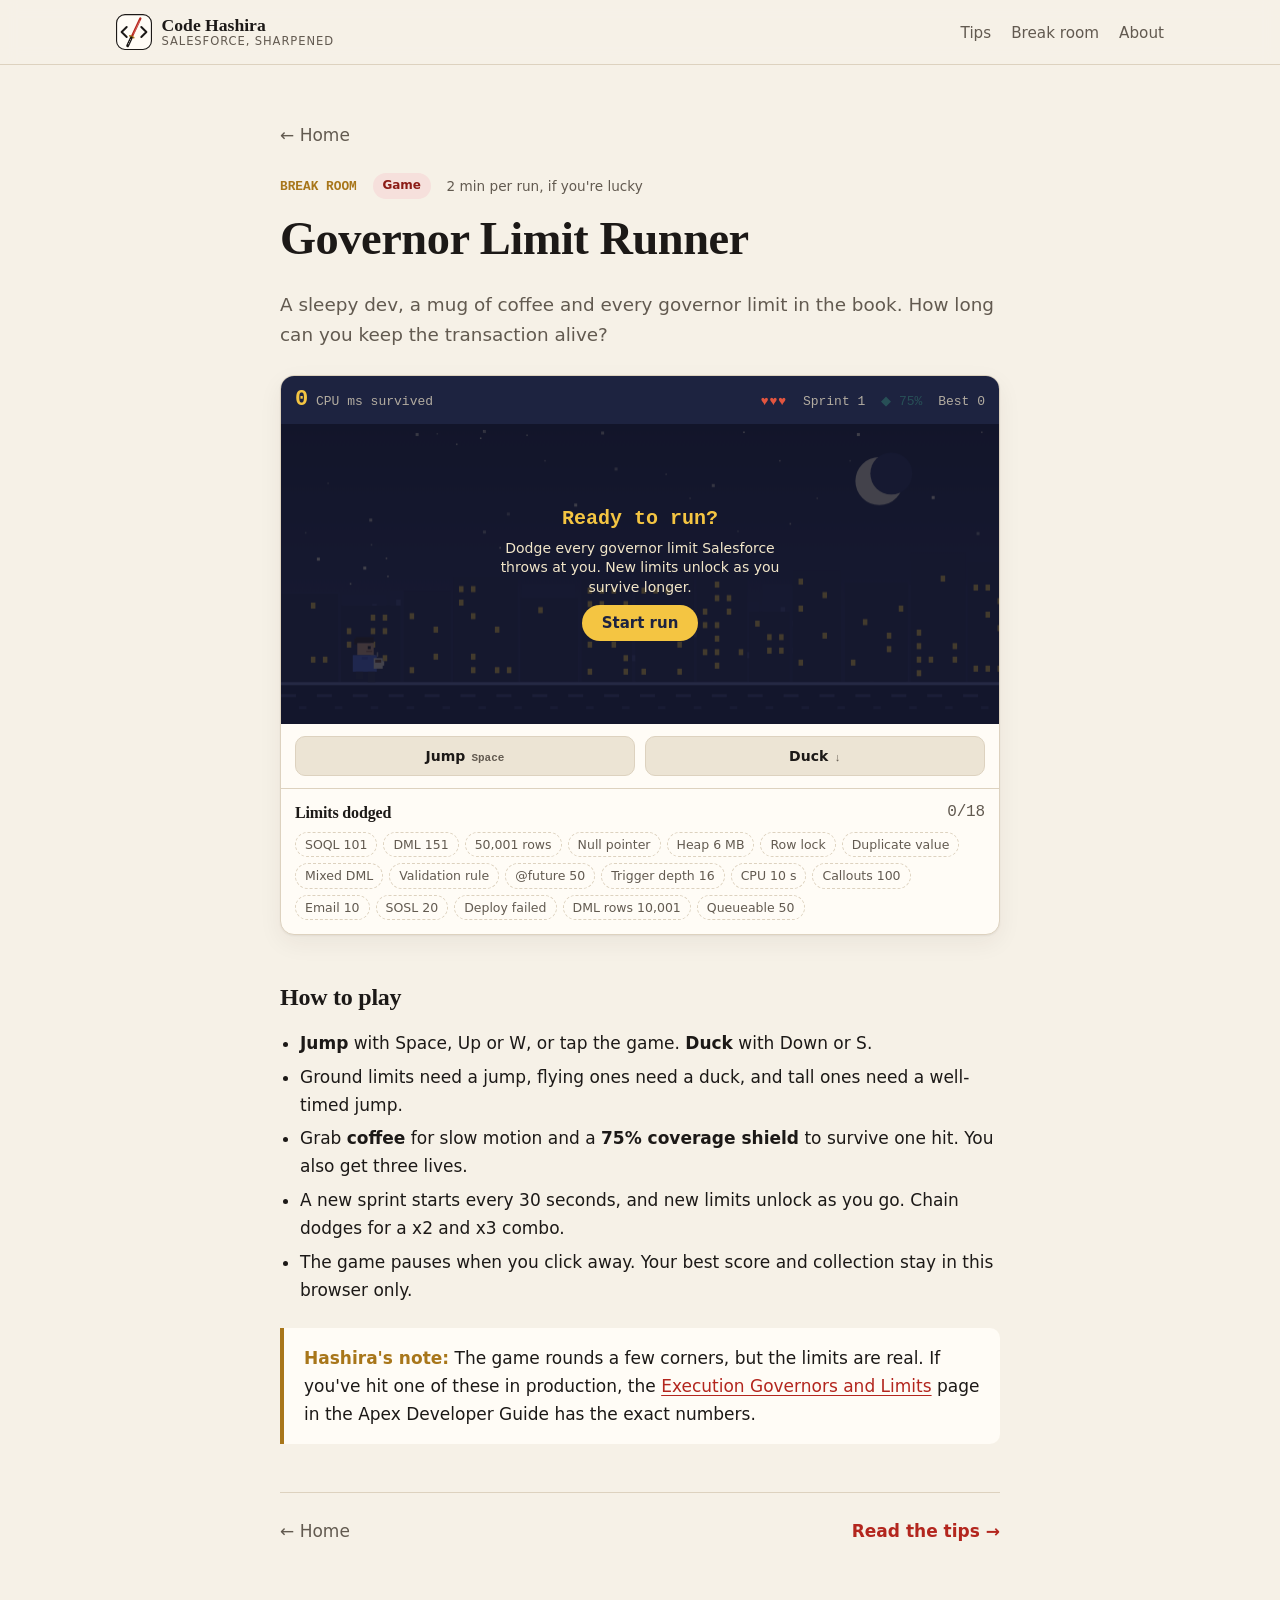
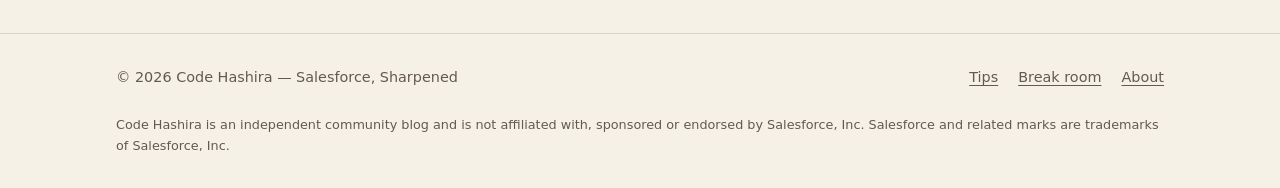
==== games/governor-limit-runner.html @ f6c16f75 "Add Governor Limit Runner break-room game A small pixel-art endless runner where a sleepy dev dodges" ====
<!doctype html>
<html lang="en">
<head>
  <meta charset="utf-8">
  <meta name="viewport" content="width=device-width, initial-scale=1">
  <meta http-equiv="Content-Security-Policy" content="default-src 'self'; script-src 'self'; style-src 'self' https://fonts.googleapis.com; font-src https://fonts.gstatic.com; img-src 'self' data:; connect-src 'none'; object-src 'none'; base-uri 'self'; form-action 'none'">
  <meta name="referrer" content="strict-origin-when-cross-origin">
  <title>Governor Limit Runner — Code Hashira</title>
  <meta name="description" content="A break-time endless runner: dodge Salesforce governor limits and exceptions with a sleepy dev and a mug of coffee.">
  <meta property="og:title" content="Governor Limit Runner — Code Hashira">
  <meta property="og:description" content="Dodge SOQL 101, CPU timeouts and failed deploys in a tiny pixel-art runner.">
  <link rel="icon" href="../assets/logo.svg" type="image/svg+xml">
  <link rel="preconnect" href="https://fonts.googleapis.com">
  <link rel="preconnect" href="https://fonts.gstatic.com" crossorigin>
  <link href="https://fonts.googleapis.com/css2?family=Fraunces:ital,opsz,wght@0,9..144,600;0,9..144,700;1,9..144,600&family=Inter:wght@400;500;600&family=JetBrains+Mono:wght@400;600&family=Silkscreen:wght@400;700&display=swap" rel="stylesheet">
  <link rel="stylesheet" href="../assets/css/style.css">
  <link rel="stylesheet" href="../assets/css/governor-limit-runner.css">
  <script src="../assets/js/main.js"></script>
  <script src="../assets/js/governor-limit-runner.js" defer></script>
</head>
<body>
  <a class="skip-link" href="#main">Skip to content</a>

  <header class="site-header">
    <nav class="container nav" aria-label="Main">
      <a class="brand" href="../">
        <img class="brand-mark" src="../assets/logo.svg" alt="">
        <span class="brand-text">
          <span class="brand-name">Code Hashira</span>
          <span class="brand-tag">Salesforce, Sharpened</span>
        </span>
      </a>
      <ul class="nav-links">
        <li><a href="../#tips">Tips</a></li>
        <li class="hide-sm"><a href="governor-limit-runner.html" aria-current="page">Break room</a></li>
        <li><a href="../#about">About</a></li>
      </ul>
    </nav>
  </header>

  <main id="main" class="container">
    <article class="article">
      <a class="back-link" href="../">Home</a>

      <header class="article-header">
        <div class="meta">
          <span class="form-no">BREAK ROOM</span>
          <span class="tag">Game</span>
          <span>2 min per run, if you're lucky</span>
        </div>
        <h1>Governor Limit Runner</h1>
        <p class="lead">
          A sleepy dev, a mug of coffee and every governor limit in the book. How long can you keep
          the transaction alive?
        </p>
      </header>

      <div class="glr" id="glr">
        <div class="glr-hud">
          <div>
            <span class="glr-score" data-ui="score">0</span>
            <span class="glr-mult" data-ui="mult"></span>
            <span class="glr-muted"> CPU ms survived</span>
          </div>
          <div class="glr-hud-right">
            <span class="glr-lives" data-ui="lives" aria-label="Lives">&#9829;&#9829;&#9829;</span>
            <span class="glr-muted" data-ui="sprint">Sprint 1</span>
            <span class="glr-shield off" data-ui="shield" title="Coverage shield">&#9670; 75%</span>
            <span class="glr-muted">Best <span data-ui="best">0</span></span>
          </div>
        </div>

        <div class="glr-stage" tabindex="0">
          <canvas width="480" height="200" aria-label="Game area. Press Space to jump, Down arrow to duck."></canvas>

          <div class="glr-overlay" data-ui="start">
            <h2>Ready to run?</h2>
            <p>Dodge every governor limit Salesforce throws at you. New limits unlock as you survive longer.</p>
            <button class="glr-btn" type="button" data-action="start">Start run</button>
          </div>

          <div class="glr-overlay" data-ui="paused" hidden>
            <h2>Paused</h2>
            <p>Taking a break from your break.</p>
            <button class="glr-btn" type="button" data-action="resume">Resume</button>
          </div>

          <div class="glr-overlay" data-ui="over" hidden>
            <h2 data-ui="over-title">Run over</h2>
            <code data-ui="over-msg"></code>
            <p data-ui="over-score"></p>
            <button class="glr-btn" type="button" data-action="start">Run again</button>
          </div>
        </div>

        <div class="glr-controls">
          <button class="glr-ctl" type="button" data-action="jump">Jump<kbd>Space</kbd></button>
          <button class="glr-ctl" type="button" data-action="duck">Duck<kbd>&#8595;</kbd></button>
        </div>

        <div class="glr-collection">
          <h3>Limits dodged <span data-ui="count"></span></h3>
          <div class="glr-chips" data-ui="chips"></div>
        </div>
      </div>

      <div class="article-body">
        <h2>How to play</h2>
        <ul>
          <li><strong>Jump</strong> with Space, Up or W, or tap the game. <strong>Duck</strong> with Down or S.</li>
          <li>Ground limits need a jump, flying ones need a duck, and tall ones need a well-timed jump.</li>
          <li>Grab <strong>coffee</strong> for slow motion and a <strong>75% coverage shield</strong> to survive one hit. You also get three lives.</li>
          <li>A new sprint starts every 30 seconds, and new limits unlock as you go. Chain dodges for a x2 and x3 combo.</li>
          <li>The game pauses when you click away. Your best score and collection stay in this browser only.</li>
        </ul>

        <div class="callout">
          <strong>Hashira's note:</strong> The game rounds a few corners, but the limits are real.
          If you've hit one of these in production, the
          <a href="https://developer.salesforce.com/docs/atlas.en-us.apexcode.meta/apexcode/apex_gov_limits.htm" target="_blank" rel="noopener">Execution Governors and Limits</a>
          page in the Apex Developer Guide has the exact numbers.
        </div>
      </div>

      <footer class="article-footer">
        <a class="back-link" href="../">Home</a>
        <a class="read-more" href="../#tips">Read the tips</a>
      </footer>
    </article>
  </main>

  <footer class="site-footer">
    <div class="container footer-row">
      <span>© <span id="year">2026</span> Code Hashira — Salesforce, Sharpened</span>
      <ul class="footer-links">
        <li><a href="../#tips">Tips</a></li>
        <li><a href="governor-limit-runner.html">Break room</a></li>
        <li><a href="../#about">About</a></li>
      </ul>
      <p class="disclaimer">
        Code Hashira is an independent community blog and is not affiliated with, sponsored or
        endorsed by Salesforce, Inc. Salesforce and related marks are trademarks of Salesforce, Inc.
      </p>
    </div>
  </footer>
</body>
</html>
---- assets/css/style.css ----
/* ==========================================================
   Code Hashira — Salesforce, Sharpened
   Washi paper, sumi ink, crimson blade and gold. Light theme.
   ========================================================== */

:root {
  --bg: #f6f1e7;            /* washi paper */
  --surface: #fffcf6;
  --surface-2: #ece4d4;
  --text: #1c1917;          /* sumi ink */
  --muted: #625a50;
  --border: #ddd2bf;
  --accent: #b3261e;        /* crimson blade */
  --accent-strong: #8c1c16;
  --accent-soft: #f6e0dc;
  --flame: #a8761a;         /* hashira gold */
  --code-bg: #1c1917;
  --code-text: #f6f1e7;
  --pattern: rgba(28, 25, 23, .12);
  --shadow: 0 1px 2px rgba(43, 38, 32, .06), 0 8px 24px rgba(43, 38, 32, .06);
  --radius: 14px;
  --max: 1080px;
  --font-sans: "Inter", system-ui, -apple-system, "Segoe UI", Roboto, sans-serif;
  --font-serif: "Fraunces", Georgia, "Times New Roman", serif;
  --font-mono: "JetBrains Mono", ui-monospace, SFMono-Regular, Menlo, monospace;
  color-scheme: light;
}

/* ---------- Base ---------- */
*, *::before, *::after { box-sizing: border-box; }

html { scroll-behavior: smooth; }

body {
  margin: 0;
  background: var(--bg);
  color: var(--text);
  font-family: var(--font-sans);
  font-size: 17px;
  line-height: 1.65;
  -webkit-font-smoothing: antialiased;
}

img, svg { max-width: 100%; display: block; }

a { color: var(--accent); text-decoration-thickness: 1px; text-underline-offset: 3px; }
a:hover { color: var(--accent-strong); }

h1, h2, h3 {
  font-family: var(--font-serif);
  line-height: 1.2;
  letter-spacing: -0.01em;
  margin: 0 0 .5em;
}

code {
  font-family: var(--font-mono);
  font-size: .9em;
  background: var(--surface-2);
  padding: .1em .35em;
  border-radius: 6px;
}

pre {
  background: var(--code-bg);
  color: var(--code-text);
  padding: 1.1rem 1.25rem;
  border-radius: var(--radius);
  overflow-x: auto;
  font-size: .9rem;
  line-height: 1.6;
}
pre code { background: none; padding: 0; color: inherit; }
pre .c { color: #9a8f84; }   /* comments */
pre .k { color: #ef6b5e; }   /* keywords / functions */

.container {
  width: 100%;
  max-width: var(--max);
  margin: 0 auto;
  padding: 0 16px;
}

.skip-link {
  position: absolute;
  left: -999px;
}
.skip-link:focus {
  left: 16px; top: 16px;
  background: var(--surface);
  padding: .5rem 1rem;
  border-radius: 8px;
  z-index: 100;
}

/* ---------- Header ---------- */
.site-header {
  position: sticky;
  top: env(safe-area-inset-top, 0px);
  z-index: 10;
  background: color-mix(in srgb, var(--bg) 88%, transparent);
  backdrop-filter: blur(8px);
  border-bottom: 1px solid var(--border);
}

.nav {
  display: flex;
  align-items: center;
  justify-content: space-between;
  gap: 1rem;
  height: 64px;
}

.brand {
  display: flex;
  align-items: center;
  gap: .6rem;
  text-decoration: none;
  color: var(--text);
}
.brand:hover { color: var(--text); }

.brand-mark {
  width: 36px;
  height: 36px;
  flex-shrink: 0;
}

.brand-text { display: flex; flex-direction: column; line-height: 1.1; }
.brand-name { font-family: var(--font-serif); font-weight: 700; font-size: 1.1rem; }
.brand-tag { font-size: .72rem; color: var(--muted); letter-spacing: .08em; text-transform: uppercase; }

.nav-links {
  display: flex;
  align-items: center;
  gap: 1.25rem;
  list-style: none;
  margin: 0;
  padding: 0;
}
.nav-links a {
  color: var(--muted);
  text-decoration: none;
  font-size: .95rem;
  font-weight: 500;
}
.nav-links a:hover { color: var(--text); }

@media (max-width: 640px) {
  .nav-links .hide-sm { display: none; }
  .brand-tag { display: none; }
}

/* ---------- Hero ---------- */
.hero {
  padding: 72px 0 56px;
  position: relative;
  overflow: hidden;
  /* Faint dot grid, like graph paper */
  background-image: radial-gradient(var(--pattern) 1.5px, transparent 1.5px);
  background-size: 22px 22px;
  border-bottom: 1px solid var(--border);
}

.hero-grid {
  display: grid;
  grid-template-columns: 1.3fr 1fr;
  gap: 48px;
  align-items: center;
}

.eyebrow {
  display: inline-flex;
  align-items: center;
  gap: .5rem;
  font-size: .8rem;
  font-weight: 600;
  letter-spacing: .1em;
  text-transform: uppercase;
  color: var(--flame);
  margin-bottom: 1rem;
}
.eyebrow::before {
  content: "";
  width: 24px;
  height: 2px;
  background: var(--flame);
}

.hero h1 {
  font-size: clamp(2.3rem, 5.5vw, 3.8rem);
  margin-bottom: .35em;
}
.hero h1 em {
  font-style: italic;
  color: var(--accent);
}

.hero p.lead {
  font-size: 1.15rem;
  color: var(--muted);
  max-width: 34em;
  margin: 0 0 1.75rem;
}

.btn-row { display: flex; flex-wrap: wrap; gap: .75rem; }

.btn {
  display: inline-flex;
  align-items: center;
  gap: .5rem;
  padding: .75rem 1.25rem;
  border-radius: 999px;
  font-weight: 600;
  font-size: .95rem;
  text-decoration: none;
  border: 1px solid transparent;
  transition: transform .15s ease, background .15s ease;
}
.btn:hover { transform: translateY(-1px); }
.btn-primary { background: var(--accent); color: #fff; }
.btn-primary:hover { background: var(--accent-strong); color: #fff; }


.btn-ghost { border-color: var(--border); color: var(--text); background: var(--surface); }
.btn-ghost:hover { border-color: var(--accent); color: var(--text); }

.hero-art {
  background: var(--surface);
  border: 1px solid var(--border);
  border-radius: 24px;
  padding: 28px;
  box-shadow: var(--shadow);
}

@media (max-width: 820px) {
  .hero { padding: 48px 0 32px; }
  .hero-grid { grid-template-columns: 1fr; gap: 32px; }
}

/* ---------- Sections ---------- */
section { padding: 56px 0; }

.section-head {
  display: flex;
  align-items: end;
  justify-content: space-between;
  gap: 1rem;
  margin-bottom: 1.75rem;
  flex-wrap: wrap;
}
.section-head h2 { font-size: clamp(1.6rem, 3vw, 2.1rem); margin: 0; }
.section-head p { margin: 0; color: var(--muted); }

/* ---------- Featured tip ---------- */
.featured {
  display: grid;
  grid-template-columns: 1fr 1fr;
  gap: 0;
  background: var(--surface);
  border: 1px solid var(--border);
  border-radius: var(--radius);
  overflow: hidden;
  box-shadow: var(--shadow);
}
.featured-body { padding: 32px; }
.featured-body h3 { font-size: 1.6rem; }
.featured-body h3 a { color: var(--text); text-decoration: none; }
.featured-body h3 a:hover { color: var(--accent); }
.featured-code {
  background: var(--code-bg);
  display: flex;
  align-items: center;
  padding: 24px;
}
.featured-code pre { margin: 0; padding: 0; background: none; width: 100%; }

@media (max-width: 820px) {
  .featured { grid-template-columns: 1fr; }
  .featured-body { padding: 24px; }
}

.meta {
  display: flex;
  flex-wrap: wrap;
  gap: .5rem 1rem;
  align-items: center;
  font-size: .85rem;
  color: var(--muted);
  margin-bottom: .75rem;
}

.tag {
  display: inline-block;
  font-size: .75rem;
  font-weight: 600;
  padding: .2rem .6rem;
  border-radius: 999px;
  background: var(--accent-soft);
  color: var(--accent-strong);
  text-decoration: none;
}

.read-more {
  font-weight: 600;
  text-decoration: none;
}
.read-more::after { content: " →"; }

/* ---------- Tip cards ---------- */
.card-grid {
  display: grid;
  grid-template-columns: repeat(auto-fill, minmax(280px, 1fr));
  gap: 20px;
}

.card {
  background: var(--surface);
  border: 1px solid var(--border);
  border-radius: var(--radius);
  padding: 24px;
  display: flex;
  flex-direction: column;
  transition: border-color .15s ease, transform .15s ease;
}
.card:hover { border-color: var(--accent); transform: translateY(-2px); }
.card h3 { font-size: 1.2rem; }
.card h3 a { color: var(--text); text-decoration: none; }
.card p { color: var(--muted); margin: 0 0 1rem; flex: 1; }

.card.upcoming { border-style: dashed; background: transparent; }
.card.upcoming:hover { transform: none; border-color: var(--border); }
.card.upcoming h3 { color: var(--muted); }

.form-no {
  font-family: var(--font-mono);
  font-size: .8rem;
  color: var(--flame);
  font-weight: 600;
}

/* ---------- Pillars (what you'll find) ---------- */
.pillars {
  display: grid;
  grid-template-columns: repeat(3, 1fr);
  gap: 20px;
}
.pillar {
  padding: 24px;
  border-left: 3px solid var(--accent);
  background: var(--surface);
  border-radius: 0 var(--radius) var(--radius) 0;
}
.pillar h3 { font-size: 1.15rem; margin-bottom: .35em; }
.pillar p { margin: 0; color: var(--muted); font-size: .95rem; }
.pillar .icon { font-size: 1.5rem; margin-bottom: .5rem; }

@media (max-width: 820px) {
  .pillars { grid-template-columns: 1fr; }
}

/* ---------- About ---------- */
.about {
  background: var(--surface-2);
  border-radius: 24px;
  padding: 40px;
  display: grid;
  grid-template-columns: auto 1fr;
  gap: 32px;
  align-items: center;
}
.about-avatar {
  width: 120px;
  height: 120px;
  border-radius: 50%;
  background: var(--accent);
  box-shadow: 0 0 0 4px var(--surface-2), 0 0 0 6px var(--flame);
  display: grid;
  place-items: center;
  font-family: "Noto Serif JP", var(--font-serif);
  font-size: 3.4rem;
  color: #fff;
}
.about h2 { font-size: 1.8rem; }
.about p { color: var(--muted); margin: 0 0 .75rem; }

@media (max-width: 640px) {
  .about { grid-template-columns: 1fr; padding: 28px 20px; text-align: left; }
  .about-avatar { width: 80px; height: 80px; font-size: 2rem; }
}

/* ---------- Footer ---------- */
.site-footer {
  border-top: 1px solid var(--border);
  padding: 32px 0;
  margin-top: 40px;
  color: var(--muted);
  font-size: .9rem;
}
.footer-row {
  display: flex;
  flex-wrap: wrap;
  justify-content: space-between;
  gap: 1rem;
}
.footer-row a { color: var(--muted); }
.footer-row a:hover { color: var(--text); }
.footer-links { display: flex; gap: 1.25rem; list-style: none; margin: 0; padding: 0; }
.disclaimer {
  flex-basis: 100%;
  font-size: .8rem;
  margin: .5rem 0 0;
}

/* ---------- Article (single tip) ---------- */
.article {
  max-width: 720px;
  margin: 0 auto;
  padding: 56px 0 24px;
}
.article-header h1 {
  font-size: clamp(2rem, 5vw, 2.9rem);
}
.article-header .lead {
  font-size: 1.15rem;
  color: var(--muted);
  margin: 0 0 1.5rem;
}
.article-body h2 {
  font-size: 1.5rem;
  margin-top: 2em;
}
.article-body ul, .article-body ol { padding-left: 1.25rem; }
.article-body li { margin-bottom: .35rem; }

.callout {
  border-left: 4px solid var(--flame);
  background: var(--surface);
  padding: 1rem 1.25rem;
  border-radius: 0 10px 10px 0;
  margin: 1.5rem 0;
}
.callout strong { color: var(--flame); }

.tldr {
  background: var(--accent-soft);
  border: 1px solid color-mix(in srgb, var(--accent) 30%, transparent);
  padding: 1rem 1.25rem;
  border-radius: var(--radius);
  margin: 1.5rem 0;
}
.tldr strong { color: var(--accent-strong); }

.table-wrap { overflow-x: auto; margin: 1.5rem 0; }
table {
  width: 100%;
  border-collapse: collapse;
  font-size: .95rem;
}
th, td {
  text-align: left;
  padding: .6rem .8rem;
  border-bottom: 1px solid var(--border);
}
th { color: var(--muted); font-weight: 600; font-size: .85rem; text-transform: uppercase; letter-spacing: .05em; }

.back-link {
  display: inline-block;
  margin-bottom: 1.5rem;
  text-decoration: none;
  font-weight: 500;
  color: var(--muted);
}
.back-link::before { content: "← "; }

.article-footer {
  margin-top: 3rem;
  padding-top: 1.5rem;
  border-top: 1px solid var(--border);
  display: flex;
  justify-content: space-between;
  flex-wrap: wrap;
  gap: 1rem;
}
---- assets/css/governor-limit-runner.css ----
/* ==========================================================
   Governor Limit Runner — break-room game
   Night-city game panel; everything else uses style.css.
   ========================================================== */

.glr {
  --night: #1d2340;
  --paper: #f2e6c9;
  --ember: #e2553f;
  --gold: #f4c542;
  --jade: #3fb68b;
  --mint: #9be4c6;
  --pixel: "Silkscreen", "Courier New", monospace;
  background: var(--surface);
  border: 1px solid var(--border);
  border-radius: var(--radius);
  overflow: hidden;
  box-shadow: var(--shadow);
  margin: 0 0 2rem;
}

/* HUD */
.glr-hud {
  display: flex;
  flex-wrap: wrap;
  justify-content: space-between;
  align-items: baseline;
  gap: 6px 10px;
  padding: 10px 14px;
  background: var(--night);
  color: var(--paper);
  font-family: var(--pixel);
  font-size: 13px;
  line-height: 1.3;
}
.glr-hud-right span + span { margin-left: 8px; }
.glr-score { font-size: 22px; color: var(--gold); font-weight: 700; }
.glr-mult { color: var(--mint); font-size: 16px; }
.glr-muted { opacity: .7; }
.glr-lives { color: var(--ember); letter-spacing: 1px; }
.glr-shield { color: var(--jade); }
.glr-shield.off { opacity: .3; }

/* Game stage */
.glr-stage {
  position: relative;
  background: var(--night);
  line-height: 0;
  outline: none;
}
.glr-stage:focus-visible { box-shadow: inset 0 0 0 3px var(--gold); }
.glr-stage canvas {
  display: block;
  width: 100%;
  max-width: none;
  aspect-ratio: 480 / 200;
  touch-action: manipulation;
  cursor: pointer;
}

.glr-overlay {
  position: absolute;
  inset: 0;
  display: flex;
  flex-direction: column;
  align-items: center;
  justify-content: center;
  gap: 8px;
  padding: 12px;
  text-align: center;
  line-height: 1.4;
  background: rgba(18, 21, 40, .78);
  color: var(--paper);
}
.glr-overlay[hidden] { display: none; }
.glr-overlay h2 {
  margin: 0;
  font-family: var(--pixel);
  font-size: 20px;
  font-weight: 700;
  letter-spacing: 0;
  color: var(--gold);
}
.glr-overlay p { margin: 0; font-size: 14px; max-width: 34ch; }
.glr-overlay code {
  display: block;
  font-family: var(--pixel);
  font-size: 12px;
  color: var(--ember);
  background: rgba(0, 0, 0, .35);
  padding: 6px 8px;
  border-radius: 4px;
  max-width: 95%;
}

.glr-btn {
  font-family: var(--font-sans);
  font-weight: 600;
  font-size: 15px;
  border: 0;
  border-radius: 999px;
  padding: 9px 20px;
  cursor: pointer;
  background: var(--gold);
  color: var(--night);
}
.glr-btn:hover { filter: brightness(1.06); }
.glr-btn:focus-visible, .glr-ctl:focus-visible { outline: 3px solid var(--gold); outline-offset: 2px; }

/* Touch controls */
.glr-controls {
  display: flex;
  gap: 10px;
  padding: 12px 14px;
  border-bottom: 1px solid var(--border);
}
.glr-ctl {
  flex: 1;
  font-family: var(--font-sans);
  font-weight: 600;
  font-size: 14px;
  padding: 11px;
  border-radius: 10px;
  cursor: pointer;
  border: 1px solid var(--border);
  background: var(--surface-2);
  color: var(--text);
  user-select: none;
  -webkit-user-select: none;
  touch-action: manipulation;
}
.glr-ctl kbd { font-family: var(--pixel); font-size: 11px; color: var(--muted); margin-left: 6px; }

/* Limits collection */
.glr-collection { padding: 14px; }
.glr-collection h3 {
  display: flex;
  justify-content: space-between;
  margin: 0 0 10px;
  font-size: 1rem;
}
.glr-collection h3 span { font-family: var(--pixel); font-weight: 400; color: var(--muted); }
.glr-chips { display: flex; flex-wrap: wrap; gap: 6px; }
.glr-chip {
  font-size: 12.5px;
  line-height: 1.4;
  padding: 3px 9px;
  border-radius: 999px;
  border: 1px dashed var(--border);
  color: var(--muted);
}
.glr-chip.got {
  border-style: solid;
  border-color: transparent;
  background: color-mix(in srgb, var(--c) 28%, transparent);
  color: var(--text);
}

/* Small screens: the stage is only ~150px tall, so compact the overlays to fit inside it */
@media (max-width: 560px) {
  .glr-hud { font-size: 11px; padding: 8px 10px; }
  .glr-score { font-size: 18px; }
  .glr-overlay { gap: 4px; padding: 6px 10px; }
  .glr-overlay h2 { font-size: 15px; }
  .glr-overlay p { font-size: 11.5px; }
  .glr-overlay code { font-size: 9.5px; padding: 3px 6px; }
  .glr-btn { font-size: 13px; padding: 5px 14px; }
}
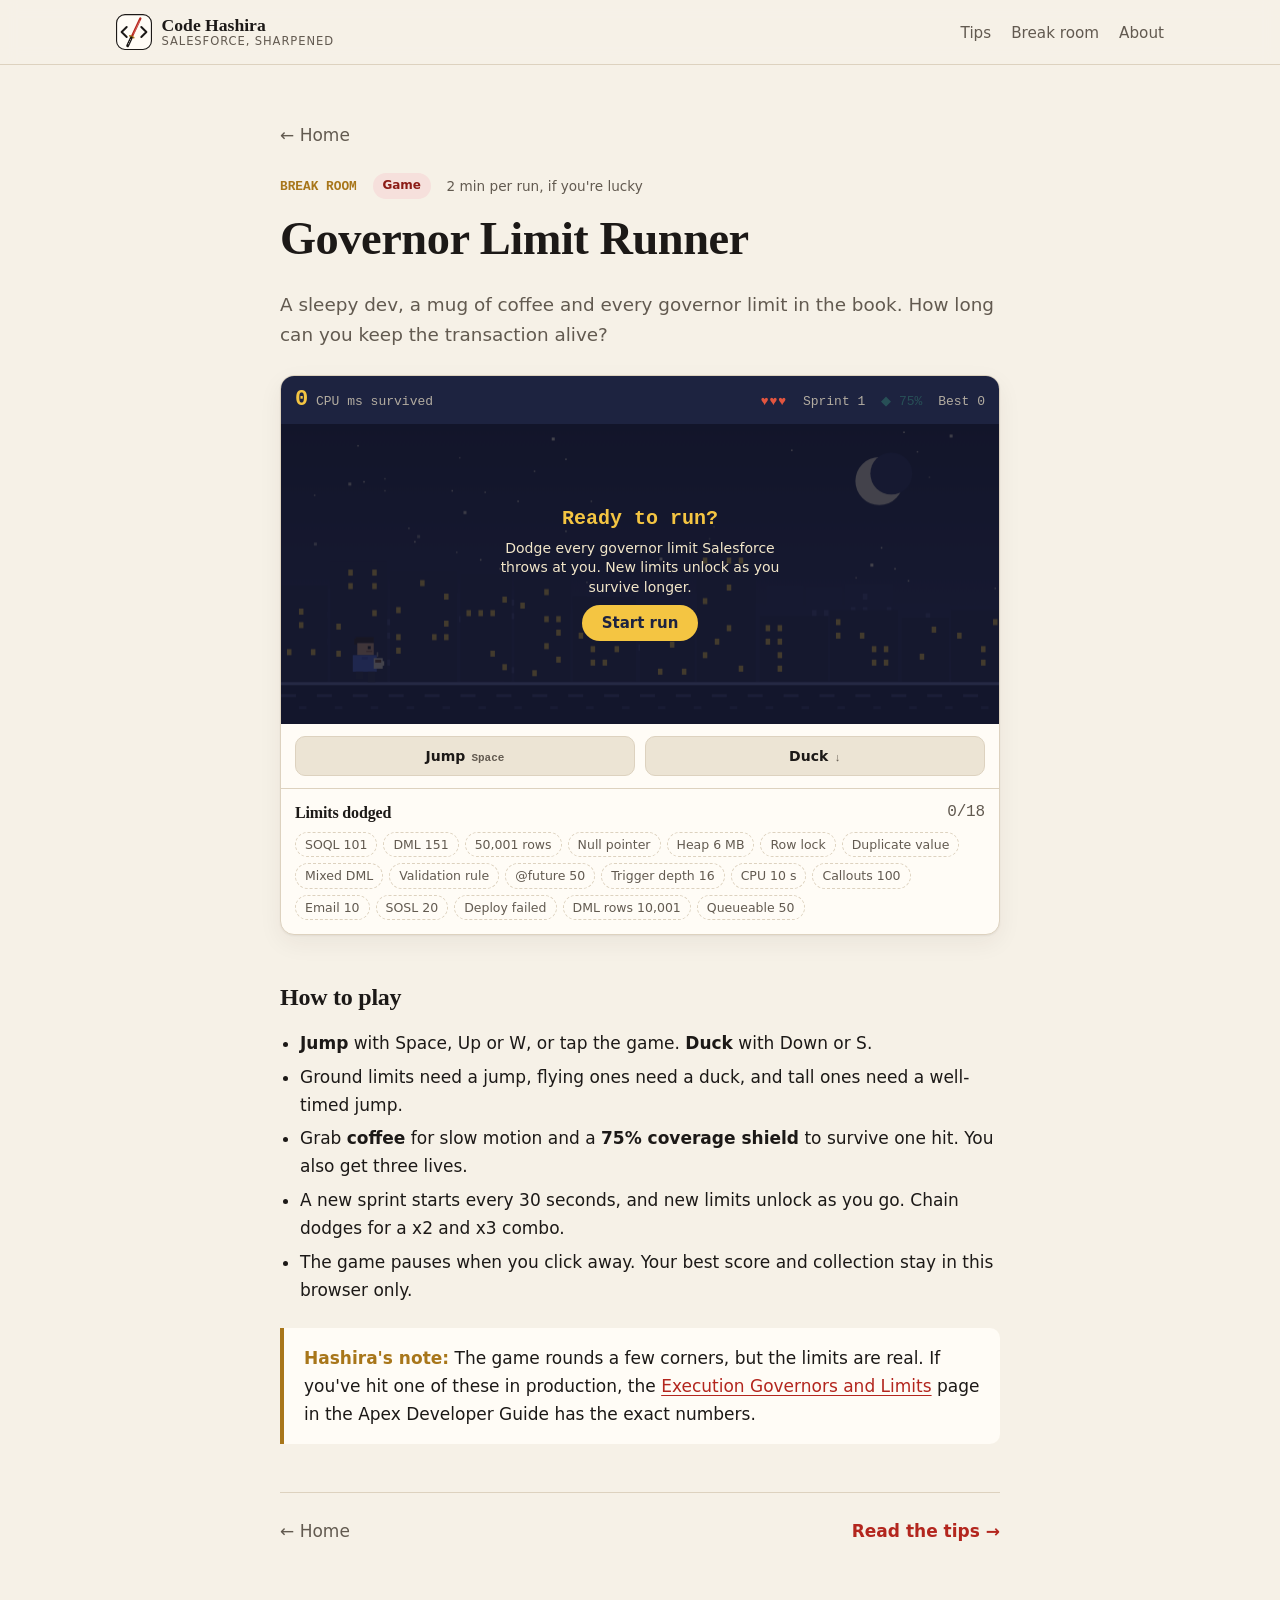
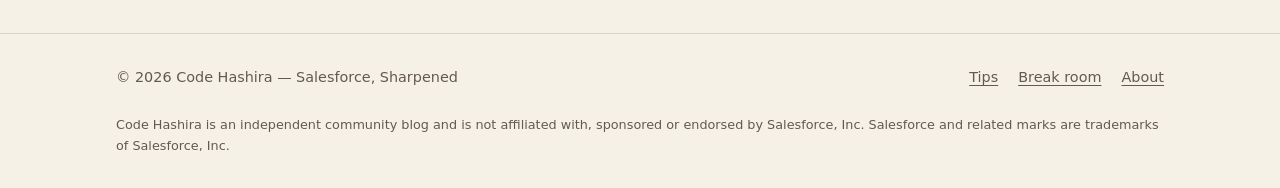
==== commit 42d9032b: "Show Break room tab on phones and fix clipped hero text - Header: stop hiding the Break room link be" ====
--- a/games/governor-limit-runner.html
+++ b/games/governor-limit-runner.html
@@ -32,7 +32,7 @@
       </a>
       <ul class="nav-links">
         <li><a href="../#tips">Tips</a></li>
-        <li class="hide-sm"><a href="governor-limit-runner.html" aria-current="page">Break room</a></li>
+        <li><a href="governor-limit-runner.html" aria-current="page">Break room</a></li>
         <li><a href="../#about">About</a></li>
       </ul>
     </nav>
--- a/assets/css/style.css
+++ b/assets/css/style.css
@@ -149,6 +149,14 @@
 @media (max-width: 640px) {
   .nav-links .hide-sm { display: none; }
   .brand-tag { display: none; }
+  .brand-name { font-size: 1rem; }
+  .nav-links { gap: .9rem; }
+  .nav-links a { font-size: .9rem; white-space: nowrap; }
+}
+
+@media (max-width: 374px) {
+  .brand-mark { width: 30px; height: 30px; }
+  .nav-links { gap: .7rem; }
 }
 
 /* ---------- Hero ---------- */
@@ -168,6 +176,9 @@
   gap: 48px;
   align-items: center;
 }
+/* Let grid children shrink below their content width so the code sample scrolls in its box
+   instead of widening the column past the screen on phones */
+.hero-grid > * { min-width: 0; }
 
 .eyebrow {
   display: inline-flex;
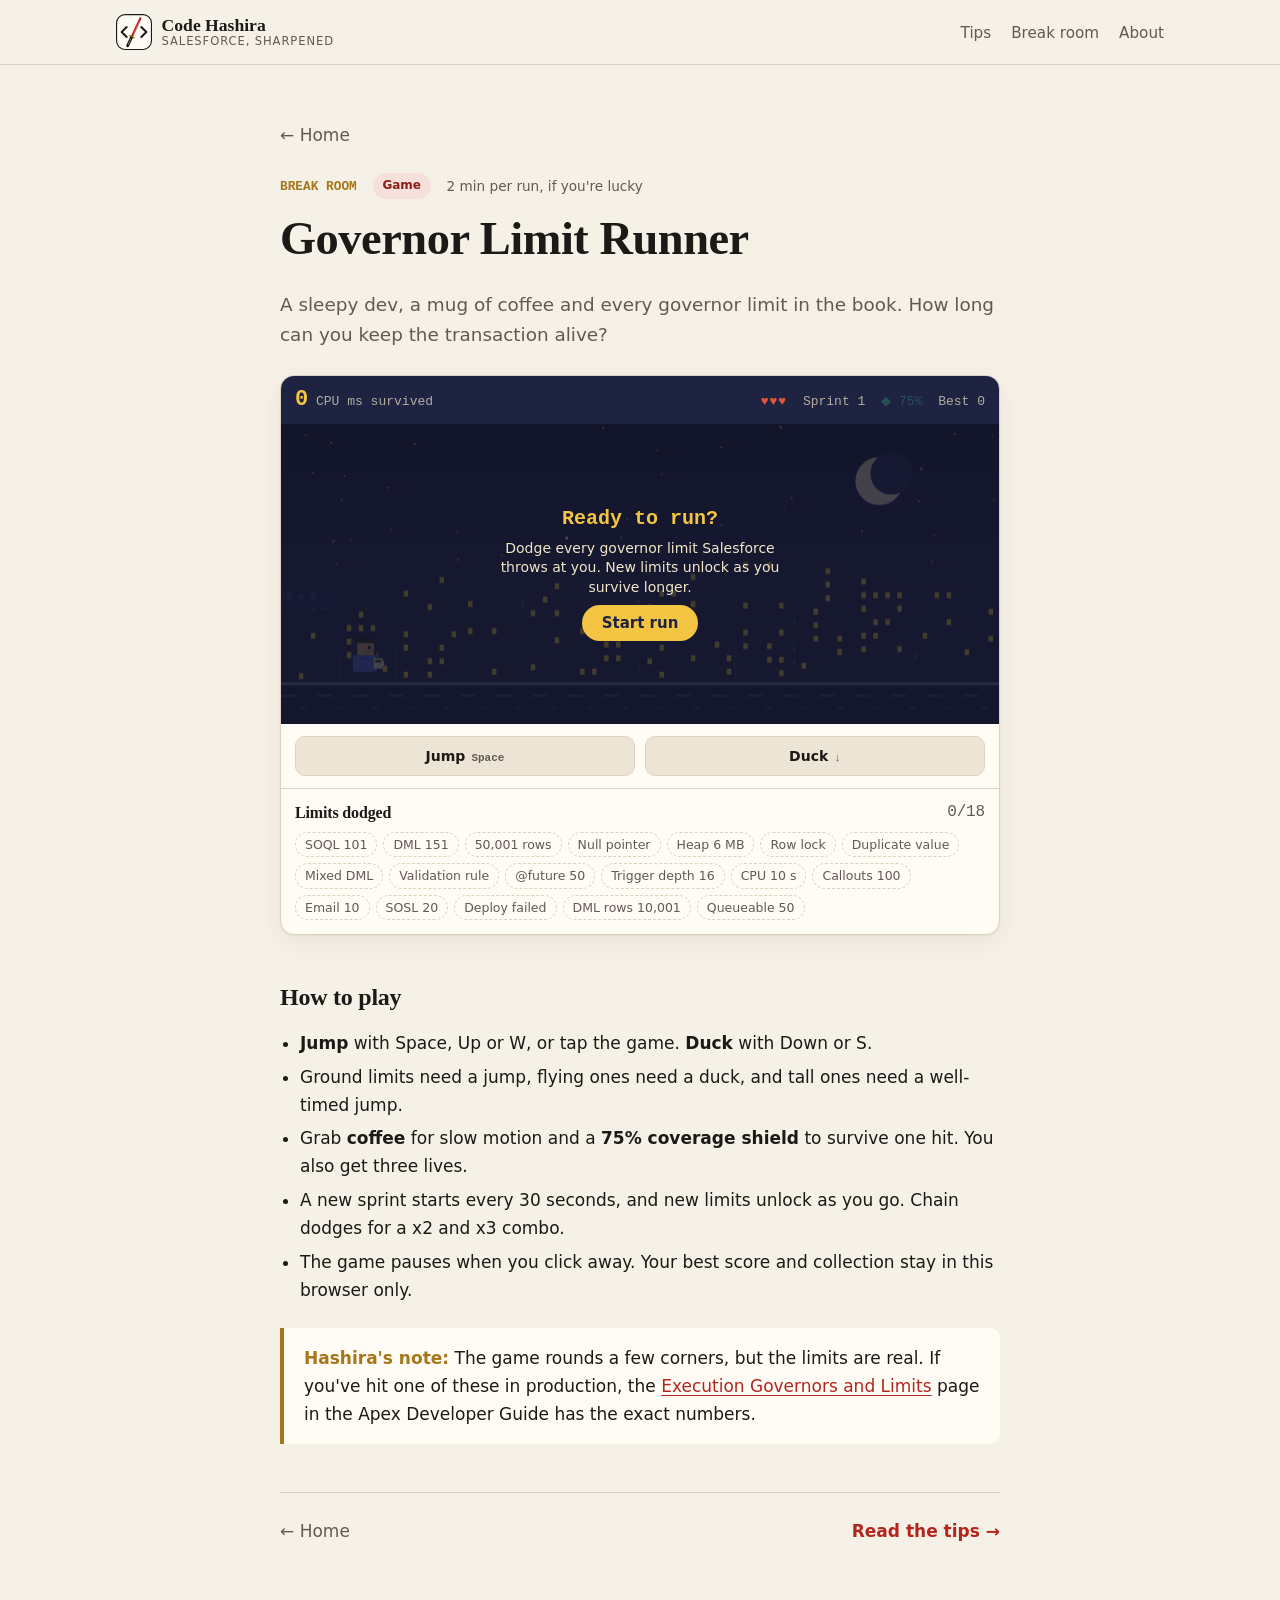
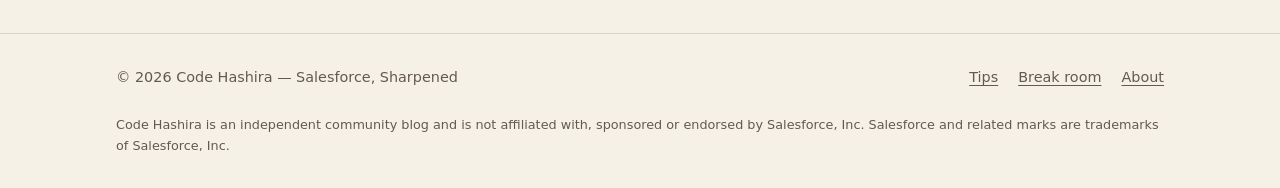
==== commit d493a03e: "Add Chess Dojo break-room game 4-minute chess (4+0) for two players on one device, or against a bot " ====
--- a/games/governor-limit-runner.html
+++ b/games/governor-limit-runner.html
@@ -32,7 +32,7 @@
       </a>
       <ul class="nav-links">
         <li><a href="../#tips">Tips</a></li>
-        <li><a href="governor-limit-runner.html" aria-current="page">Break room</a></li>
+        <li><a href="../#break-room" aria-current="page">Break room</a></li>
         <li><a href="../#about">About</a></li>
       </ul>
     </nav>
@@ -134,7 +134,7 @@
       <span>© <span id="year">2026</span> Code Hashira — Salesforce, Sharpened</span>
       <ul class="footer-links">
         <li><a href="../#tips">Tips</a></li>
-        <li><a href="governor-limit-runner.html">Break room</a></li>
+        <li><a href="../#break-room">Break room</a></li>
         <li><a href="../#about">About</a></li>
       </ul>
       <p class="disclaimer">
